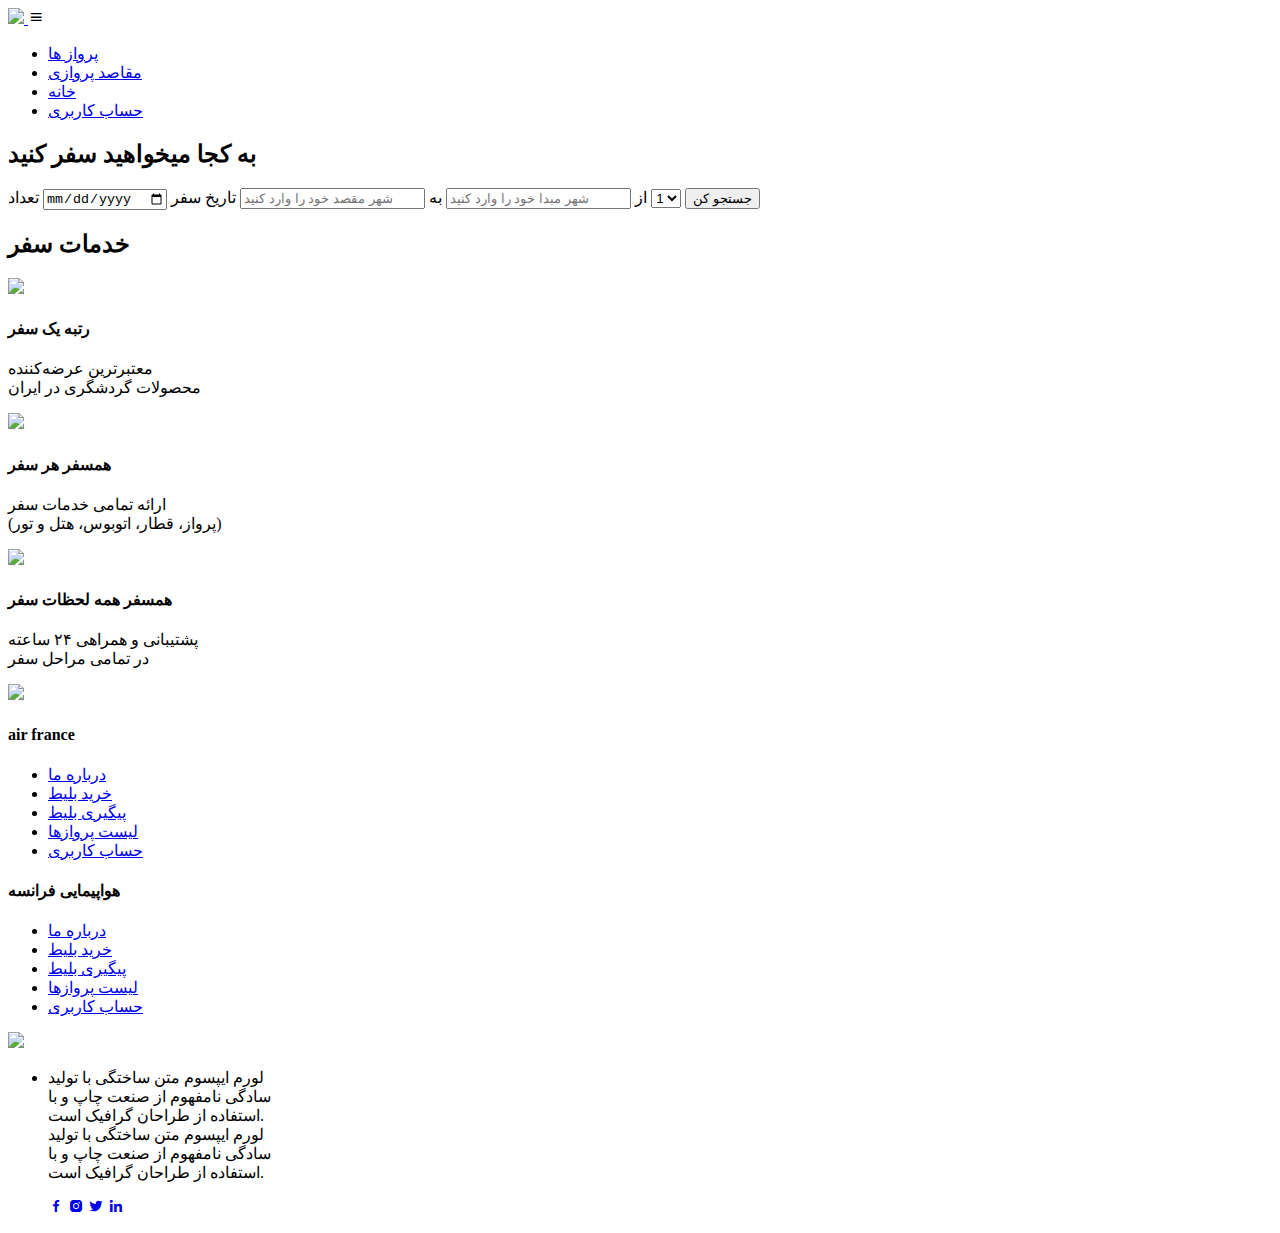
==== source/index.html @ 5649c814 "home" ====
<!DOCTYPE html>
<html lang="en">
<head>
    <meta charset="UTF-8">
    <meta http-equiv="X-UA-Compatible" content="IE=edge">
    <meta name="viewport" content="width=device-width, initial-scale=1.0">
    <link rel="stylesheet" type="text/css" href="style.css">
    <link rel="stylesheet" type="text/css" href="booking.css">
	<link rel="stylesheet"
     href="https://unpkg.com/boxicons@latest/css/boxicons.min.css">

    <title>Document</title>
</head>
<body>
    <!--header--->
	<header>
		<a href="#">
            <img src="Air-France-Logo.png" class="logo">
        </a>
		<div class="bx bx-menu" id="menu-icon"></div>

		<ul class="navbar">
			
			<li><a href="#package">پرواز ها</a></li>
			<li><a href="#destination">مقاصد پروازی</a></li>
            <li><a href="#home">خانه</a></li>
            <li><a href="#login">حساب کاربری</a></li>
		</ul>
	</header>

    	<!--Home section--->
	<section class="home" id="home">
		<div class="form">
            <h2>
                به کجا میخواهید سفر کنید
            </h2>
            <label for="from">از</label>
            <input type="text" id="from" placeholder="شهر مبدا خود را وارد کنید">
            <label for="from">به</label>
            <input type="text" id="to" placeholder="شهر مقصد خود را وارد کنید">
            <label for="تاریخ">تاریخ سفر</label>
            <input type="date" id="depart">  
            <label for="passengers">تعداد</label>
            <select name="passengers" id="passengers">
                <option value="1">1</option>
                <option value="2">2</option>
                <option value="3">3</option>
                <option value="4">4</option>
                <option value="5">5</option>
            </select>
            <button type="submit" id="booking-search-btn">جستجو کن</button>
		</div>
	</section>


    <!--container--->
	<section class="icon">
		<div class="text-h">
			<h2>خدمات سفر</h2>
		</div>

		<div class="row-items">
			<div class="icon-box">
				
					<img src="icon1.png" class="icon-img">
				
				<h4>رتبه یک سفر</h4>
				<p>معتبرترین عرضه‌کننده <br> محصولات گردشگری در ایران</p>
			</div>

			<div class="icon-box">
				
					<img src="icon2.png" class="icon-img">
			
				<h4>همسفر هر سفر</h4>
				<p>ارائه تمامی خدمات سفر <br> (پرواز، قطار، اتوبوس، هتل و تور)</p>
			</div>

			<div class="icon-box">
				
					<img src="icon3.png" class="icon-img">
				
				<h4>همسفر همه لحظات سفر</h4>
				<p>پشتیبانی و همراهی ۲۴ ساعته <br> در تمامی مراحل سفر</p>
			</div>
		</div>
	</section> 



	<!--footer--->
	<section id="contact">
		<div class="footer">
			<div class="main">
				<div class="list">
					<a href="#">
						<img src="icon2.png" class="svg">
					</a>
				</div>

				<div class="list">
					<h4>air france</h4>
					<ul>
						<li><a href="#">درباره ما</a></li>
						<li><a href="#">خرید بلیط</a></li>
						<li><a href="#">پیگیری بلیط</a></li>
						<li><a href="#">لیست پروازها</a></li>
						<li><a href="#">حساب کاربری</a></li>
					</ul>
				</div>

				<div class="list">
					<h4>هواپیمایی فرانسه</h4>
					<ul>
						<li><a href="#">درباره ما</a></li>
						<li><a href="#">خرید بلیط</a></li>
						<li><a href="#">پیگیری بلیط</a></li>
						<li><a href="#">لیست پروازها</a></li>
						<li><a href="#">حساب کاربری</a></li>
					</ul>
				</div>

				<div class="list">
					<a href="#">
						<img src="Air-France-Logo.png" class="logo">
					</a>
					<ul>
						<li><p class="info">لورم ایپسوم متن ساختگی با تولید <br>سادگی نامفهوم از صنعت چاپ و با <br>استفاده از طراحان گرافیک است.
						<br>لورم ایپسوم متن ساختگی با تولید <br>سادگی نامفهوم از صنعت چاپ و با <br>استفاده از طراحان گرافیک است.
						</p>
						<div class="social">
							<a href="#"><i class='bx bxl-facebook' ></i></a>
							<a href="#"><i class='bx bxl-instagram-alt' ></i></a>
							<a href="#"><i class='bx bxl-twitter' ></i></a>
							<a href="#"><i class='bx bxl-linkedin' ></i></a>
						</div>
					</li>
						
					</ul>
				</div>

				
			</div>
		</div>
	</section>


    <script type="text/javascript" src="script.js"></script>


    
</body>
</html>
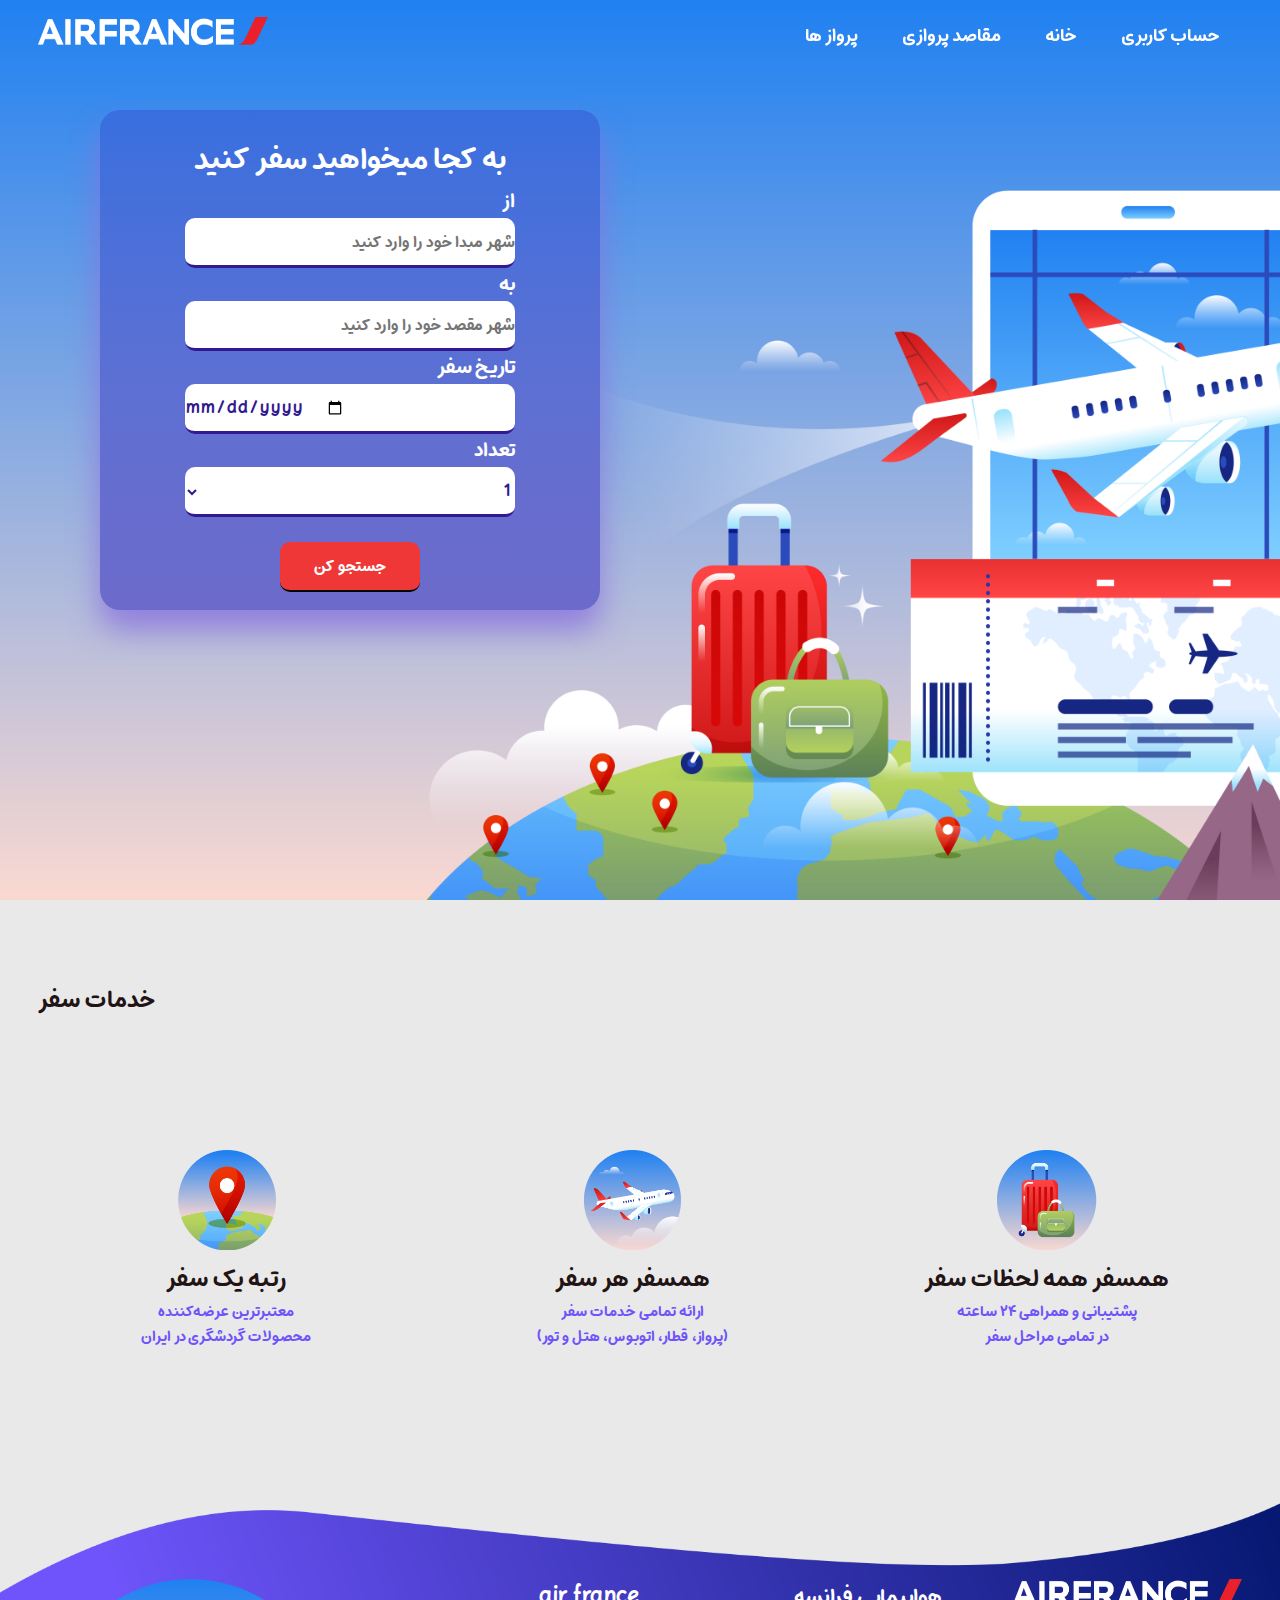
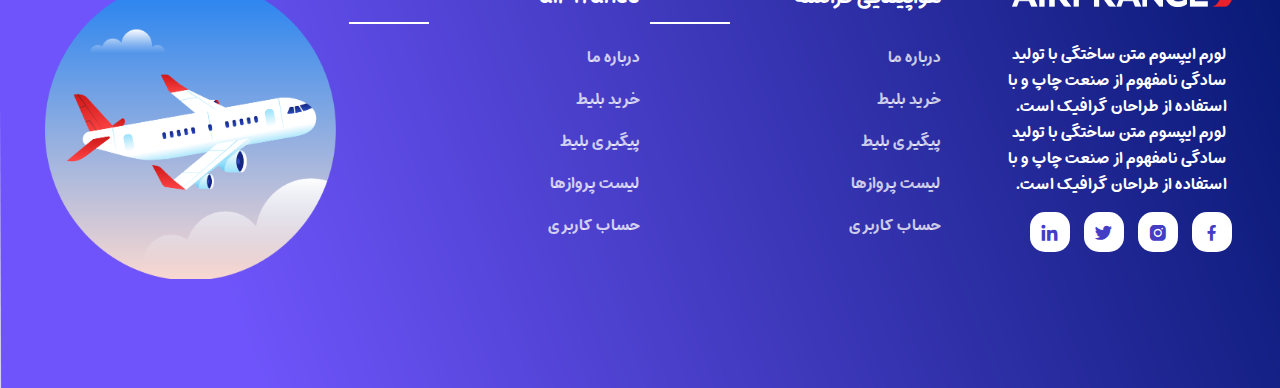
==== commit 6388f8ca: "sub menu for ticket info added" ====
--- a/source/index.html
+++ b/source/index.html
@@ -4,10 +4,9 @@
     <meta charset="UTF-8">
     <meta http-equiv="X-UA-Compatible" content="IE=edge">
     <meta name="viewport" content="width=device-width, initial-scale=1.0">
-    <link rel="stylesheet" type="text/css" href="style.css">
-    <link rel="stylesheet" type="text/css" href="booking.css">
-	<link rel="stylesheet"
-     href="https://unpkg.com/boxicons@latest/css/boxicons.min.css">
+    <link rel="stylesheet" type="text/css" href="../style/style.css">
+    <link rel="stylesheet" type="text/css" href="../style/booking.css">
+	<link rel="stylesheet" href="https://unpkg.com/boxicons@latest/css/boxicons.min.css">
 
     <title>Document</title>
 </head>
@@ -15,7 +14,7 @@
     <!--header--->
 	<header>
 		<a href="#">
-            <img src="Air-France-Logo.png" class="logo">
+            <img src="../style/img/Air-France-Logo.png" class="logo">
         </a>
 		<div class="bx bx-menu" id="menu-icon"></div>
 
@@ -24,7 +23,7 @@
 			<li><a href="#package">پرواز ها</a></li>
 			<li><a href="#destination">مقاصد پروازی</a></li>
             <li><a href="#home">خانه</a></li>
-            <li><a href="#login">حساب کاربری</a></li>
+            <li><a href="userPanel.html">حساب کاربری</a></li>
 		</ul>
 	</header>
 
@@ -38,7 +37,7 @@
             <input type="text" id="from" placeholder="شهر مبدا خود را وارد کنید">
             <label for="from">به</label>
             <input type="text" id="to" placeholder="شهر مقصد خود را وارد کنید">
-            <label for="تاریخ">تاریخ سفر</label>
+            <label for="depart">تاریخ سفر</label>
             <input type="date" id="depart">  
             <label for="passengers">تعداد</label>
             <select name="passengers" id="passengers">
@@ -62,7 +61,7 @@
 		<div class="row-items">
 			<div class="icon-box">
 				
-					<img src="icon1.png" class="icon-img">
+					<img src="../style/img/icon1.png" class="icon-img">
 				
 				<h4>رتبه یک سفر</h4>
 				<p>معتبرترین عرضه‌کننده <br> محصولات گردشگری در ایران</p>
@@ -70,7 +69,7 @@
 
 			<div class="icon-box">
 				
-					<img src="icon2.png" class="icon-img">
+					<img src="../style/img/icon2.png" class="icon-img">
 			
 				<h4>همسفر هر سفر</h4>
 				<p>ارائه تمامی خدمات سفر <br> (پرواز، قطار، اتوبوس، هتل و تور)</p>
@@ -78,7 +77,7 @@
 
 			<div class="icon-box">
 				
-					<img src="icon3.png" class="icon-img">
+					<img src="../style/img/icon3.png" class="icon-img">
 				
 				<h4>همسفر همه لحظات سفر</h4>
 				<p>پشتیبانی و همراهی ۲۴ ساعته <br> در تمامی مراحل سفر</p>
@@ -94,7 +93,7 @@
 			<div class="main">
 				<div class="list">
 					<a href="#">
-						<img src="icon2.png" class="svg">
+						<img src="../style/img/icon2.png" class="svg">
 					</a>
 				</div>
 
@@ -122,7 +121,7 @@
 
 				<div class="list">
 					<a href="#">
-						<img src="Air-France-Logo.png" class="logo">
+						<img src="../style/img/Air-France-Logo.png" class="logo">
 					</a>
 					<ul>
 						<li><p class="info">لورم ایپسوم متن ساختگی با تولید <br>سادگی نامفهوم از صنعت چاپ و با <br>استفاده از طراحان گرافیک است.
@@ -145,7 +144,7 @@
 	</section>
 
 
-    <script type="text/javascript" src="script.js"></script>
+    <script type="text/javascript" src="../script/script.js"></script>
 
 
     
--- a/style/style.css
+++ b/style/style.css
@@ -0,0 +1,235 @@
+@font-face {
+    font-family: mikhak;
+    src: url(font/font3.woff2) format("woff2");
+}
+
+*{
+    padding: 0;
+	margin: 0;
+	box-sizing: border-box;
+	font-family: mikhak;
+	text-decoration: none;
+	list-style: none;
+	scroll-behavior: smooth;
+}
+
+:root{
+	--bg-color: #fff;
+	--text-color: #221314;
+	--second-color: #5a7184;
+	--main-color: #6e54fa;
+	--big-font: 6rem;
+	--h2-font: 40PX;
+	--p-font: 1.1rem;
+}
+body{
+	background: rgb(233, 233, 233);
+	color: #221314;
+}
+header{
+	position: fixed;
+	top: 0;
+	right: 0;
+	width: 100%;
+	z-index: 1000;
+	display: flex;
+	align-items: center;
+	justify-content: space-between;
+	background: transparent;
+	padding: 30px 18%;
+	transition: ease .40s;
+}
+.logo{
+    height:28px;
+    width: 230px;
+}
+.navbar{
+	display: flex;
+}
+.navbar a{
+	color: #fff;
+	font-size: 18px;
+	font-weight: 500;
+	padding: 10px 22px;
+	border-radius: 4px;
+	transition: ease .40s;
+}
+.navbar a:hover{
+	background: #fff;
+	color: #6e54fa;
+	box-shadow: 5px 10px 30px rgb(85 85 85 / 20%);
+	border-radius: 4px;
+}
+#menu-icon{
+	color: #fff;
+	font-size: 35px;
+	z-index: 10001;
+	cursor: pointer;
+	display: none;
+}
+
+section{
+	padding: 80px 18%;
+}
+
+section{
+	padding: 80px 18%;
+}
+.home{
+	position: relative;
+	width: 100%;
+	height: 100vh;
+	background: url(img/header.png);
+	background-size: cover;
+	background-position: center;
+	display: grid;
+	grid-template-columns: repeat(1, 1fr);
+	align-items: center;
+}
+
+header.sticky{
+	background: rgba(255, 255, 255, 0.856);
+	padding: 10px 18%;
+	box-shadow: rgba(33,35,38, 0.1) 0px 10px 10px -10px;
+}
+.sticky .logo{
+
+    
+}
+.sticky .navbar a{
+	color: #6e54fa;
+} 
+
+.text h2{
+	font-size: var(--h2-font);
+	line-height: 1.1;
+}
+
+/* icon */
+.row-items{
+	display: grid;
+	grid-template-columns: repeat(auto-fit, minmax(250px, auto));
+	grid-gap: 2rem;
+	align-items: center;
+	text-align: center;
+	margin-top: 5rem;
+}
+
+.icon-box{
+	padding: 50px 10px;
+	border-radius: 30px;	
+}
+
+.icon-img{
+	height: 100px;
+	width: 100px;
+}
+
+.icon-box h4{
+	font-size: 24px;
+	font-weight: 600;
+}
+
+.icon-box p{
+	font-size: 15px;
+	color: #6e54fa;
+}
+
+.icon-box:hover{
+	box-shadow: 5px 30px 56.1276px #6d54fa8c;
+	border: 1px solid transparent;
+	transform: translateY(-3px);
+}
+/****** footer ******/
+#contact{
+	background: url(img/footer.png);
+	background-size: cover;
+}
+.main{
+	display: flex;
+	flex-wrap: wrap;
+}
+.footer{
+	
+	padding: 20px 0;
+}
+
+.svg{
+	width: 300px;
+	height: 300px;
+}
+.list{
+	direction: rtl;
+	width: 25%;
+}
+.list h4{
+	font-size: 21px;
+	color: #fff;
+	margin-bottom: 30px;
+	position: relative;
+}
+.list h4::before{
+	content: "";
+	position: absolute;
+	height: 2px;
+	width: 80px;
+	left: 10px;
+	bottom: -10px;
+	background: #fff;
+}
+.list ul li:not(last-child) {
+	margin-bottom: 16px;
+}
+.list ul li a{
+	color: #ffffffbf;
+	font-size: var(--p-font);
+	display: block;
+}
+.list ul li a:hover{
+	color:#fff;
+}
+
+.info {
+	color: #fff;
+	padding-right: 15px;
+	padding-top: 25px;
+	padding-bottom: 15px;
+}
+.list .social a{
+	height: 40px;
+	width: 40px;
+	background: #fff;
+	color: #453dc4;
+	display: inline-flex;
+	align-items: center;
+	justify-content: center;
+	font-size: 21px;
+	border-radius: 15px;
+	margin-right: 10px;
+}
+
+.list .social a:hover{
+	transform: scale(1.1);
+	color: #453dc4;
+}
+
+@media (max-width: 1400px){
+	header{
+		padding: 17px 3%;
+	}
+	header.sticky{
+		padding: 10px 3%;
+		
+	}
+	section{
+		padding: 80px 3%;
+		
+	}
+	:root{
+		--big-font: 4.5rem;
+	  --h2-font: 40PX;
+	  --p-font: 1rem;
+	
+	}
+}
+
--- a/style/booking.css
+++ b/style/booking.css
@@ -0,0 +1,93 @@
+
+
+.form{
+    direction: rtl;
+    width:500px;
+    height:500px;
+    left: 100px;
+    top: 110px;
+    background: linear-gradient(to top , rgba(49, 39, 189, 0.548) , rgba(49, 39, 189, 0.288));
+    position: absolute;
+    border-radius: 20px;
+    backdrop-filter: bulr(80%);
+    box-shadow: 0 20px 30px rgba(137, 113, 221, 0.80);
+
+}
+.form h2{
+    width:330px;
+    font-family: mikhak;
+    text-align: center;
+    color: #ffff;
+    font-size: 30px;
+    margin-right: 85px;
+    padding-top: 25px;
+
+}
+
+.form input{
+    display: flex;
+    margin-right: 85px;
+    width: 330px;
+    height: 50px;
+    background: #ffff;
+    border-bottom:3px solid #32198f ;
+    border-top: none;
+    border-left: none;
+    border-right: none;
+    border-radius: 10px;
+    color: #32198f;
+    font-size: medium;
+    letter-spacing: 1px;
+    font-family: mikhak;
+}
+
+
+.form label{
+   
+    font-size: 20px;
+    padding-right: 85px;
+    color: #ffff;
+}
+
+#passengers{
+    display: flex;
+    margin-right: 85px;
+    width: 330px;
+    height: 50px;
+    background: #ffff;
+    border-bottom:3px solid #32198f ;
+    border-top: none;
+    border-left: none;
+    border-right: none;
+    border-radius: 10px;
+    color: #32198f;
+    font-size: medium;
+    letter-spacing: 1px;
+    font-family: mikhak;
+}
+
+#booking-search-btn{
+    margin-top: 25px; 
+    margin-right: 180px;
+    width: 140px;
+    height: 50px;
+    background:#f03737;
+    border-radius: 10px;
+    border-top: none;
+    border-left: none;
+    border-right: none;
+    color: #ffff;
+    font-size: medium;
+    font-family: mikhak;
+
+}
+
+
+#booking-search-btn:hover
+{
+    transform: scale(1.1);
+
+}
+.form input:focus{
+    outline: none;
+}
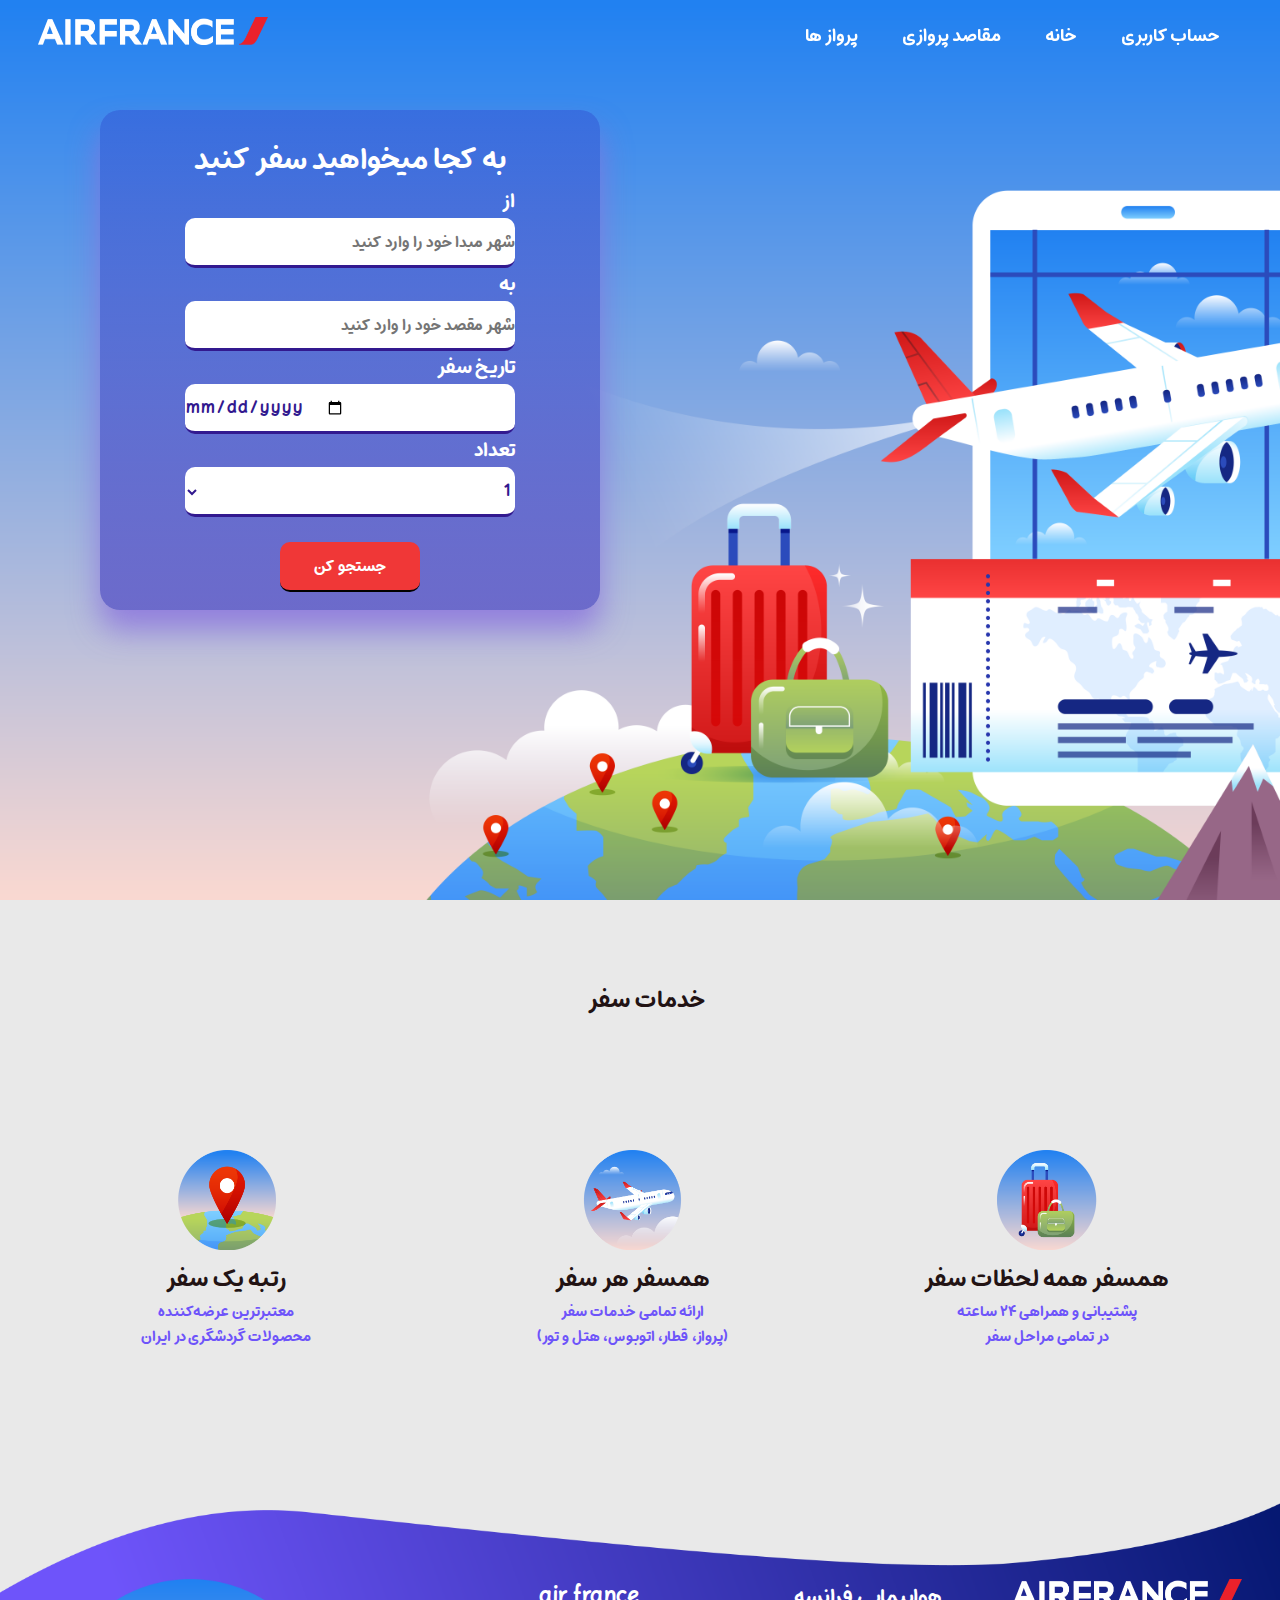
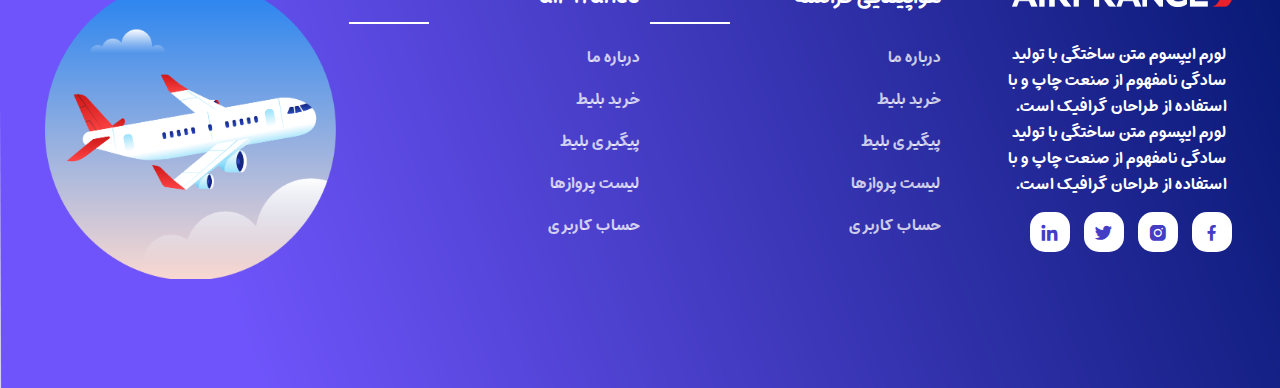
==== commit a5c05dbe: "test commit4" ====
--- a/source/index.html
+++ b/source/index.html
@@ -55,7 +55,7 @@
     <!--container--->
 	<section class="icon">
 		<div class="text-h">
-			<h2>خدمات سفر</h2>
+			<h2  style="margin-left:550px;">خدمات سفر</h2>
 		</div>
 
 		<div class="row-items">
--- a/style/style.css
+++ b/style/style.css
@@ -1,6 +1,6 @@
 @font-face {
     font-family: mikhak;
-    src: url(font/font3.woff2) format("woff2");
+    src: url(../style/font/font3.woff2) format("woff2");
 }
 
 *{
@@ -27,6 +27,7 @@
 	color: #221314;
 }
 header{
+	direction: ltr;
 	position: fixed;
 	top: 0;
 	right: 0;
@@ -72,14 +73,11 @@
 	padding: 80px 18%;
 }
 
-section{
-	padding: 80px 18%;
-}
 .home{
 	position: relative;
 	width: 100%;
 	height: 100vh;
-	background: url(img/header.png);
+	background: url(../style/img/header.png);
 	background-size: cover;
 	background-position: center;
 	display: grid;
@@ -140,9 +138,9 @@
 	border: 1px solid transparent;
 	transform: translateY(-3px);
 }
-/****** footer ******/
+
 #contact{
-	background: url(img/footer.png);
+	background: url(../style/img/footer.png);
 	background-size: cover;
 }
 .main{
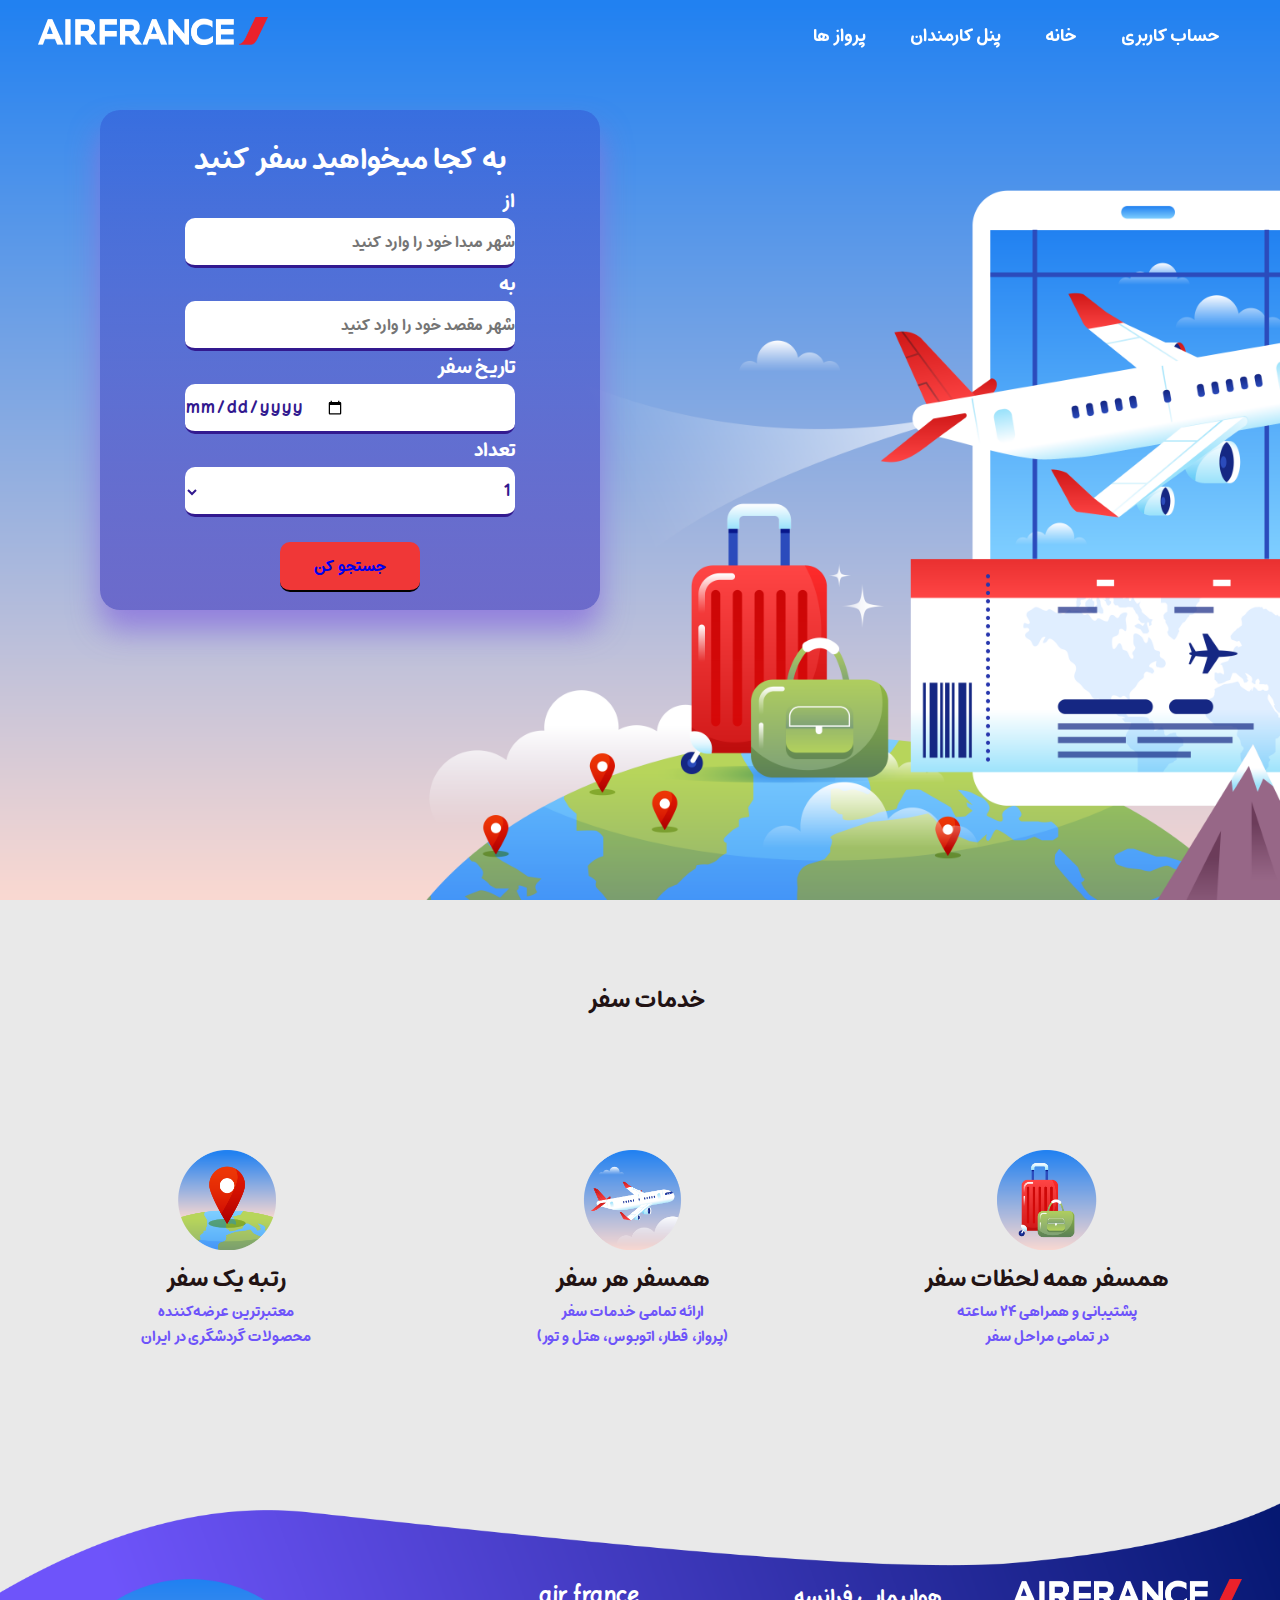
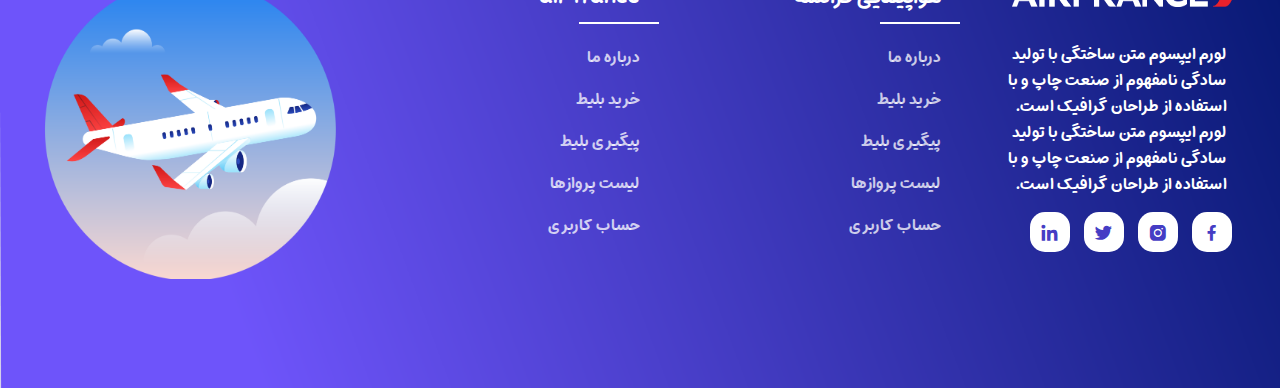
==== commit 4df78420: "login and edit" ====
--- a/source/index.html
+++ b/source/index.html
@@ -20,10 +20,10 @@
 
 		<ul class="navbar">
 			
-			<li><a href="#package">پرواز ها</a></li>
-			<li><a href="#destination">مقاصد پروازی</a></li>
-            <li><a href="#home">خانه</a></li>
-            <li><a href="userPanel.html">حساب کاربری</a></li>
+			<li><a href="../source/FlightsList.html">پرواز ها</a></li>
+			<li><a href="../source/PFlightsList.html">پنل کارمندان</a></li>
+            <li><a href="../source/index.html">خانه</a></li>
+            <li><a href="../source/login.html">حساب کاربری</a></li>
 		</ul>
 	</header>
 
@@ -47,7 +47,8 @@
                 <option value="4">4</option>
                 <option value="5">5</option>
             </select>
-            <button type="submit" id="booking-search-btn">جستجو کن</button>
+            <button type="submit" id="booking-search-btn" >
+				<a href="../source/FlightsList.html">جستجو کن</a></button>
 		</div>
 	</section>
 
--- a/style/style.css
+++ b/style/style.css
@@ -231,3 +231,99 @@
 	}
 }
 
+
+
+
+
+#contact{
+	background: url(../style/img/footer.png);
+	background-size: cover;
+}
+.main{
+	display: flex;
+	flex-wrap: wrap;
+}
+.footer{
+	
+	padding: 20px 0;
+}
+
+.svg{
+	width: 300px;
+	height: 300px;
+}
+.list{
+	direction: rtl;
+	width: 25%;
+}
+.list h4{
+	font-size: 21px;
+	color: #fff;
+	margin-bottom: 30px;
+	position: relative;
+}
+.list h4::before{
+	content: "";
+	/* position: absolute; */
+	height: 2px;
+	width: 80px;
+	left: 240px;
+	bottom: -10px;
+	background: #fff;
+}
+.list ul li:not(last-child) {
+	margin-bottom: 16px;
+}
+.list ul li a{
+	color: #ffffffbf;
+	font-size: var(--p-font);
+	display: block;
+}
+.list ul li a:hover{
+	color:#fff;
+}
+
+.info {
+	color: #fff;
+	padding-right: 15px;
+	padding-top: 25px;
+	padding-bottom: 15px;
+}
+.list .social a{
+	height: 40px;
+	width: 40px;
+	background: #fff;
+	color: #453dc4;
+	display: inline-flex;
+	align-items: center;
+	justify-content: center;
+	font-size: 21px;
+	border-radius: 15px;
+	margin-right: 10px;
+}
+
+.list .social a:hover{
+	transform: scale(1.1);
+	color: #453dc4;
+}
+
+@media (max-width: 1400px){
+	header{
+		padding: 17px 3%;
+	}
+	header.sticky{
+		padding: 10px 3%;
+		
+	}
+	section{
+		padding: 80px 3%;
+		
+	}
+	:root{
+		--big-font: 4.5rem;
+	  --h2-font: 40PX;
+	  --p-font: 1rem;
+	
+	}
+}
+
